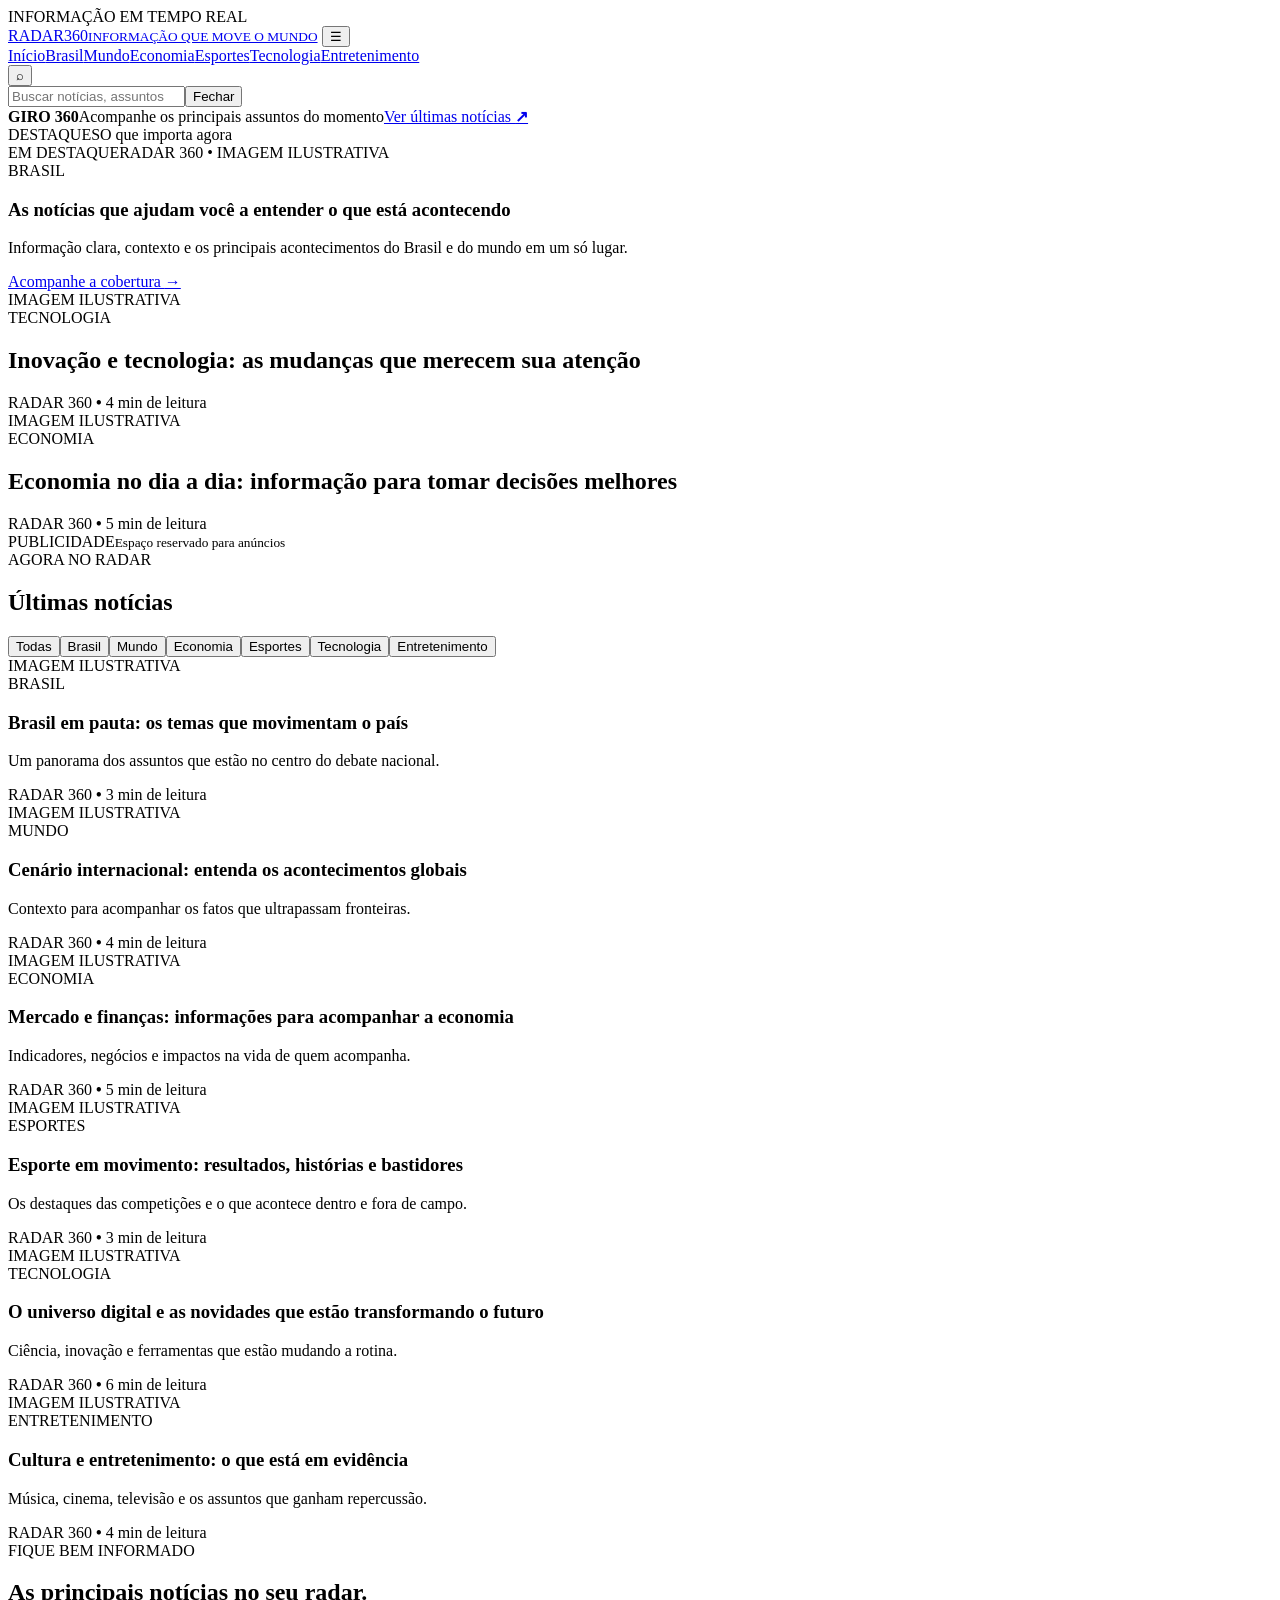
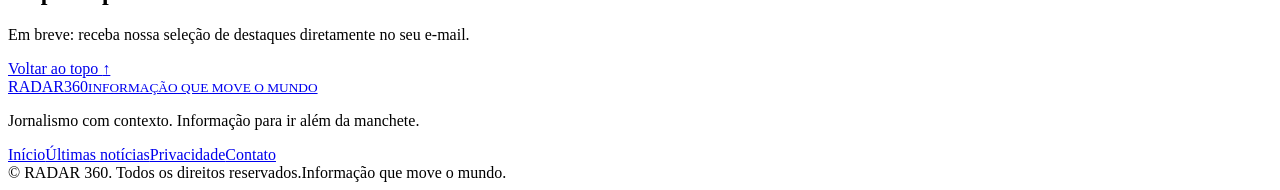
==== public/index.html @ ad0e15c3 "Prepare public asset directory for Cloudflare Pages assets" ====
<!doctype html>
<html lang="pt-BR">
<head>
  <meta charset="utf-8">
  <meta name="viewport" content="width=device-width, initial-scale=1">
  <meta name="theme-color" content="#0b1424">
  <meta name="description" content="RADAR 360 — Informação que move o mundo. Notícias de Brasil, mundo, economia, esportes, tecnologia e entretenimento.">
  <title>RADAR 360 — Informação que move o mundo</title>
  <link rel="preconnect" href="https://fonts.googleapis.com">
  <link rel="preconnect" href="https://fonts.gstatic.com" crossorigin>
  <link href="https://fonts.googleapis.com/css2?family=DM+Sans:wght@400;500;600;700;800&family=Manrope:wght@400;500;600;700;800&display=swap" rel="stylesheet">
  <link rel="stylesheet" href="styles.css">
</head>
<body>
  <div class="topline"><div class="wrap topinner"><span>INFORMAÇÃO EM TEMPO REAL</span><span id="today"></span></div></div>
  <header class="header">
    <div class="wrap headinner">
      <a class="brand" href="#" aria-label="RADAR 360 início"><span class="brandmark"><i></i><i></i><i></i></span><span>RADAR<span class="brand360">360</span><small>INFORMAÇÃO QUE MOVE O MUNDO</small></span></a>
      <button class="menu-toggle" id="menuToggle" aria-label="Abrir menu" aria-expanded="false">☰</button>
      <nav class="nav" id="mainNav" aria-label="Navegação principal">
        <a class="active" href="#inicio">Início</a><a href="#brasil" data-category="Brasil">Brasil</a><a href="#mundo" data-category="Mundo">Mundo</a><a href="#economia" data-category="Economia">Economia</a><a href="#esportes" data-category="Esportes">Esportes</a><a href="#tecnologia" data-category="Tecnologia">Tecnologia</a><a href="#entretenimento" data-category="Entretenimento">Entretenimento</a>
      </nav>
      <button class="search-open" id="searchOpen" aria-label="Abrir busca">⌕</button>
    </div>
    <div class="searchbar" id="searchbar"><div class="wrap searchinner"><input id="searchInput" type="search" placeholder="Buscar notícias, assuntos e temas..." aria-label="Buscar notícias"><button id="searchClear">Fechar</button></div></div>
  </header>
  <main id="inicio">
    <section class="breaking"><div class="wrap breakinginner"><span class="live-dot"></span><strong>GIRO 360</strong><span class="breaking-copy">Acompanhe os principais assuntos do momento</span><a href="#ultimas">Ver últimas notícias <b>↗</b></a></div></section>
    <section class="wrap lead-section">
      <div class="section-kicker"><span>DESTAQUES</span><span class="kicker-line"></span><span class="muted">O que importa agora</span></div>
      <div class="lead-grid">
        <article class="lead-card" data-category="Brasil" data-search="Brasil informação contexto análise notícias">
          <div class="lead-image image-main"><span class="image-label">EM DESTAQUE</span><span class="image-credit">RADAR 360 • IMAGEM ILUSTRATIVA</span></div>
          <div class="lead-content"><span class="category">BRASIL</span><h1>As notícias que ajudam você a entender o que está acontecendo</h1><p>Informação clara, contexto e os principais acontecimentos do Brasil e do mundo em um só lugar.</p><a class="read-link" href="#ultimas">Acompanhe a cobertura <span>→</span></a></div>
        </article>
        <div class="side-leads">
          <article class="side-card" data-category="Tecnologia" data-search="tecnologia inovação inteligência artificial">
            <div class="side-image image-tech"><span class="image-credit">IMAGEM ILUSTRATIVA</span></div>
            <div><span class="category">TECNOLOGIA</span><h2>Inovação e tecnologia: as mudanças que merecem sua atenção</h2><span class="meta">RADAR 360 <b>•</b> 4 min de leitura</span></div>
          </article>
          <article class="side-card" data-category="Economia" data-search="economia mercado dinheiro negócios">
            <div class="side-image image-economy"><span class="image-credit">IMAGEM ILUSTRATIVA</span></div>
            <div><span class="category">ECONOMIA</span><h2>Economia no dia a dia: informação para tomar decisões melhores</h2><span class="meta">RADAR 360 <b>•</b> 5 min de leitura</span></div>
          </article>
        </div>
      </div>
    </section>
    <div class="ad-wrap wrap"><div class="ad-slot"><span>PUBLICIDADE</span><small>Espaço reservado para anúncios</small></div></div>
    <section class="wrap news-section" id="ultimas">
      <div class="section-heading"><div><div class="section-kicker"><span>AGORA NO RADAR</span><span class="kicker-line"></span></div><h2>Últimas notícias</h2></div><div class="filters" id="filters"><button class="filter active" data-filter="Todas">Todas</button><button class="filter" data-filter="Brasil">Brasil</button><button class="filter" data-filter="Mundo">Mundo</button><button class="filter" data-filter="Economia">Economia</button><button class="filter" data-filter="Esportes">Esportes</button><button class="filter" data-filter="Tecnologia">Tecnologia</button><button class="filter" data-filter="Entretenimento">Entretenimento</button></div></div>
      <div class="news-grid" id="newsGrid">
        <article class="news-card" data-category="Brasil" data-search="brasil cidades serviços públicos cotidiano"><div class="news-image image-city"><span class="image-credit">IMAGEM ILUSTRATIVA</span></div><div class="news-body"><span class="category">BRASIL</span><h3>Brasil em pauta: os temas que movimentam o país</h3><p>Um panorama dos assuntos que estão no centro do debate nacional.</p><span class="meta">RADAR 360 <b>•</b> 3 min de leitura</span></div></article>
        <article class="news-card" data-category="Mundo" data-search="mundo cenário internacional geopolítica"><div class="news-image image-world"><span class="image-credit">IMAGEM ILUSTRATIVA</span></div><div class="news-body"><span class="category">MUNDO</span><h3>Cenário internacional: entenda os acontecimentos globais</h3><p>Contexto para acompanhar os fatos que ultrapassam fronteiras.</p><span class="meta">RADAR 360 <b>•</b> 4 min de leitura</span></div></article>
        <article class="news-card" data-category="Economia" data-search="economia finanças mercado consumo"><div class="news-image image-market"><span class="image-credit">IMAGEM ILUSTRATIVA</span></div><div class="news-body"><span class="category">ECONOMIA</span><h3>Mercado e finanças: informações para acompanhar a economia</h3><p>Indicadores, negócios e impactos na vida de quem acompanha.</p><span class="meta">RADAR 360 <b>•</b> 5 min de leitura</span></div></article>
        <article class="news-card" data-category="Esportes" data-search="esportes futebol competição atletas"><div class="news-image image-sport"><span class="image-credit">IMAGEM ILUSTRATIVA</span></div><div class="news-body"><span class="category">ESPORTES</span><h3>Esporte em movimento: resultados, histórias e bastidores</h3><p>Os destaques das competições e o que acontece dentro e fora de campo.</p><span class="meta">RADAR 360 <b>•</b> 3 min de leitura</span></div></article>
        <article class="news-card" data-category="Tecnologia" data-search="tecnologia inteligência artificial ciência digital"><div class="news-image image-digital"><span class="image-credit">IMAGEM ILUSTRATIVA</span></div><div class="news-body"><span class="category">TECNOLOGIA</span><h3>O universo digital e as novidades que estão transformando o futuro</h3><p>Ciência, inovação e ferramentas que estão mudando a rotina.</p><span class="meta">RADAR 360 <b>•</b> 6 min de leitura</span></div></article>
        <article class="news-card" data-category="Entretenimento" data-search="entretenimento cultura música cinema televisão"><div class="news-image image-culture"><span class="image-credit">IMAGEM ILUSTRATIVA</span></div><div class="news-body"><span class="category">ENTRETENIMENTO</span><h3>Cultura e entretenimento: o que está em evidência</h3><p>Música, cinema, televisão e os assuntos que ganham repercussão.</p><span class="meta">RADAR 360 <b>•</b> 4 min de leitura</span></div></article>
      </div>
      <p class="empty-state" id="emptyState" hidden>Nenhuma notícia encontrada. Tente outro termo ou categoria.</p>
    </section>
    <section class="newsletter"><div class="wrap newsletter-inner"><div><span class="category">FIQUE BEM INFORMADO</span><h2>As principais notícias no seu radar.</h2><p>Em breve: receba nossa seleção de destaques diretamente no seu e-mail.</p></div><a href="#inicio" class="newsletter-link">Voltar ao topo <span>↑</span></a></div></section>
  </main>
  <footer class="footer"><div class="wrap footer-main"><a class="brand footer-brand" href="#inicio"><span class="brandmark"><i></i><i></i><i></i></span><span>RADAR<span class="brand360">360</span><small>INFORMAÇÃO QUE MOVE O MUNDO</small></span></a><p>Jornalismo com contexto. Informação para ir além da manchete.</p><div class="footer-links"><a href="#inicio">Início</a><a href="#ultimas">Últimas notícias</a><a href="privacidade.html">Privacidade</a><a href="contato.html">Contato</a></div></div><div class="wrap footer-bottom"><span>© <span id="year"></span> RADAR 360. Todos os direitos reservados.</span><span>Informação que move o mundo.</span></div></footer>
  <script src="app.js"></script>
</body>
</html>
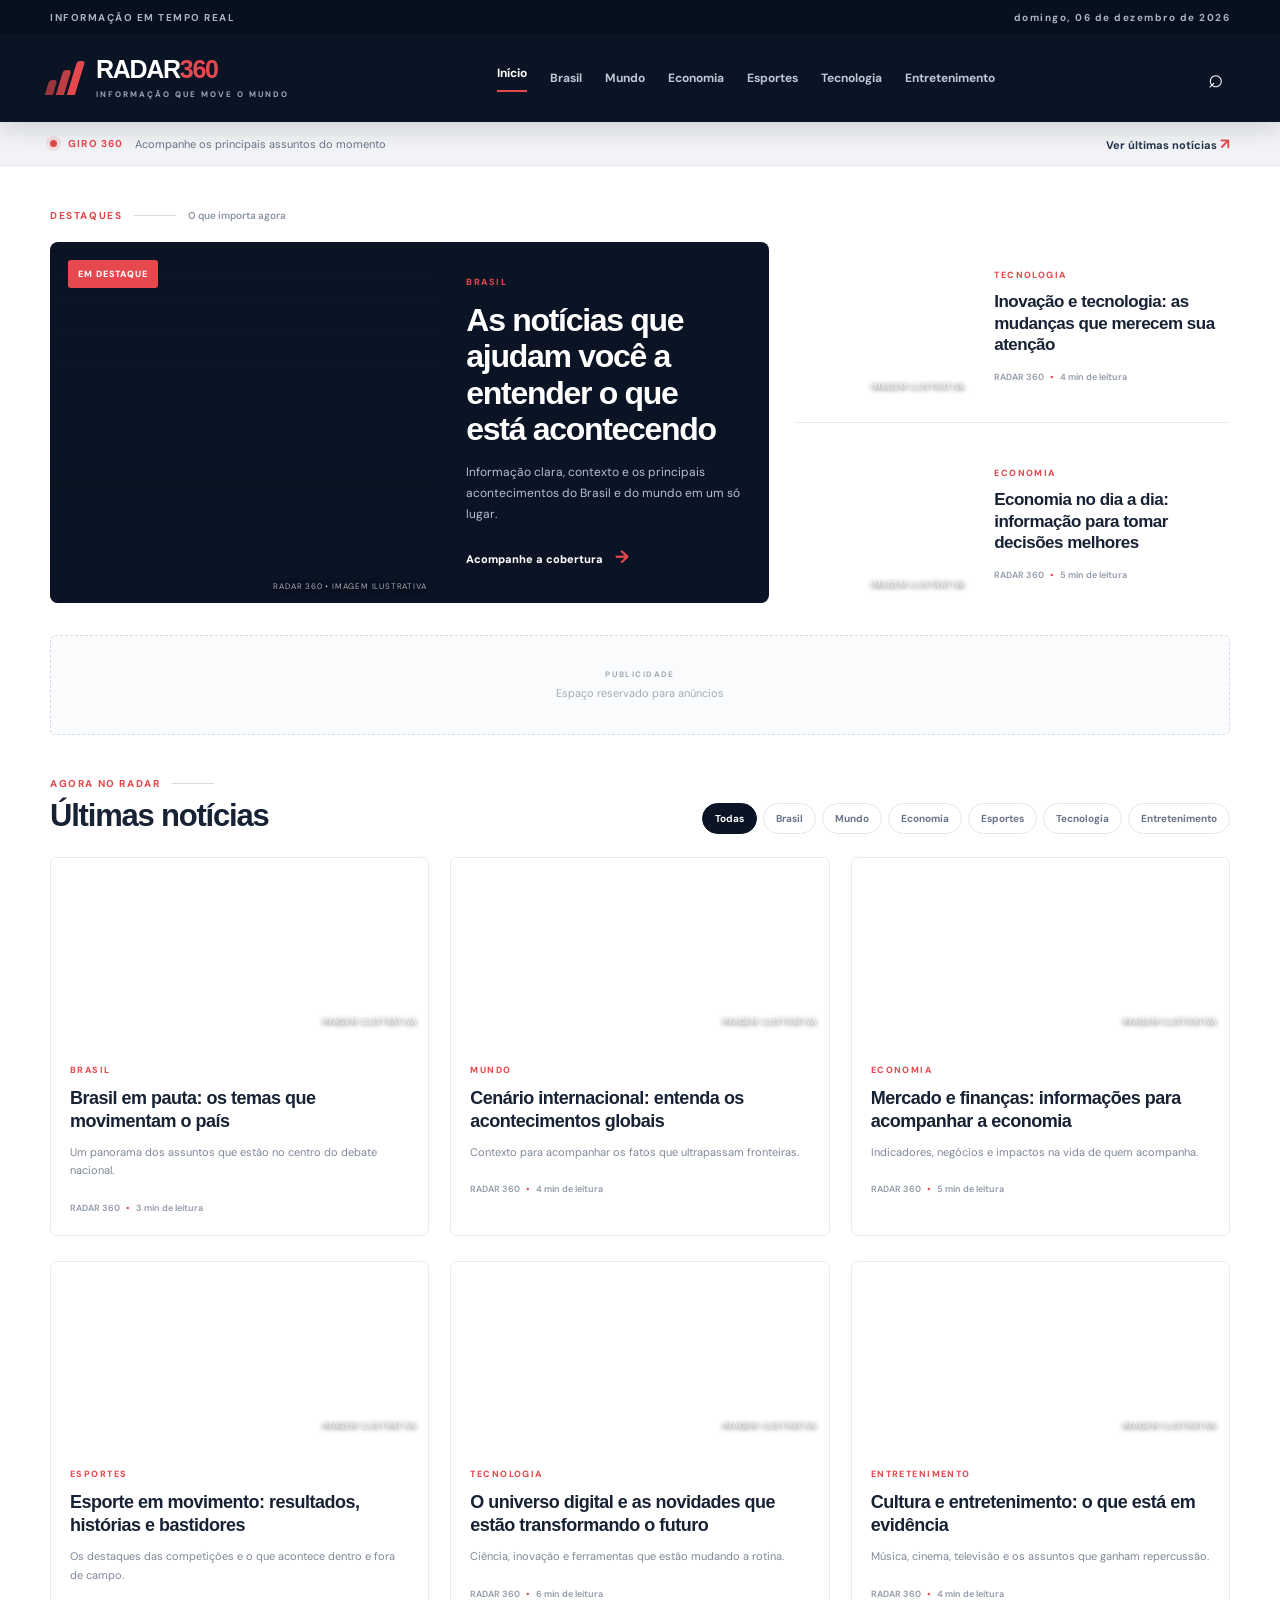
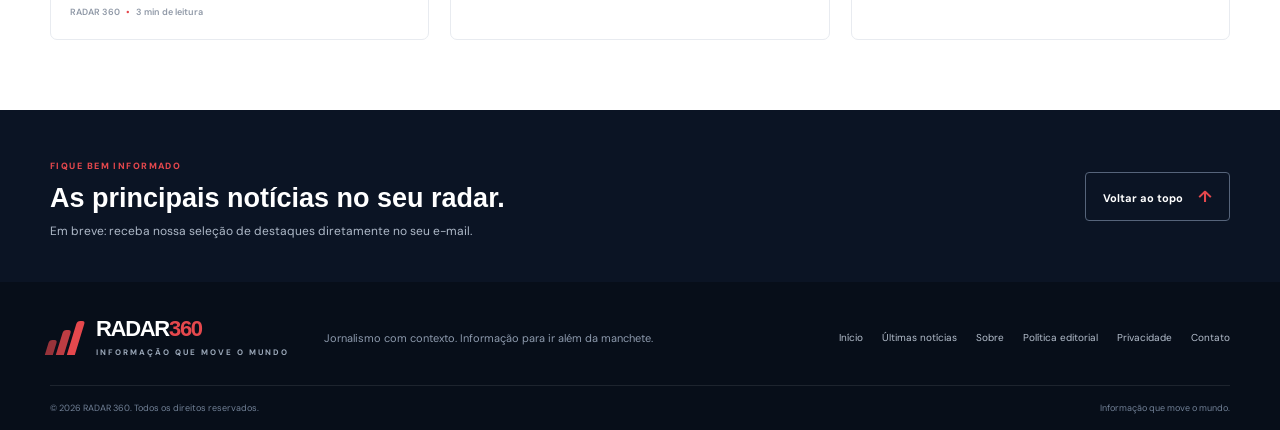
==== commit 6737fdb7: "Add editorial transparency links to portal footer" ====
--- a/public/index.html
+++ b/public/index.html
@@ -60,7 +60,7 @@
     </section>
     <section class="newsletter"><div class="wrap newsletter-inner"><div><span class="category">FIQUE BEM INFORMADO</span><h2>As principais notícias no seu radar.</h2><p>Em breve: receba nossa seleção de destaques diretamente no seu e-mail.</p></div><a href="#inicio" class="newsletter-link">Voltar ao topo <span>↑</span></a></div></section>
   </main>
-  <footer class="footer"><div class="wrap footer-main"><a class="brand footer-brand" href="#inicio"><span class="brandmark"><i></i><i></i><i></i></span><span>RADAR<span class="brand360">360</span><small>INFORMAÇÃO QUE MOVE O MUNDO</small></span></a><p>Jornalismo com contexto. Informação para ir além da manchete.</p><div class="footer-links"><a href="#inicio">Início</a><a href="#ultimas">Últimas notícias</a><a href="privacidade.html">Privacidade</a><a href="contato.html">Contato</a></div></div><div class="wrap footer-bottom"><span>© <span id="year"></span> RADAR 360. Todos os direitos reservados.</span><span>Informação que move o mundo.</span></div></footer>
+  <footer class="footer"><div class="wrap footer-main"><a class="brand footer-brand" href="#inicio"><span class="brandmark"><i></i><i></i><i></i></span><span>RADAR<span class="brand360">360</span><small>INFORMAÇÃO QUE MOVE O MUNDO</small></span></a><p>Jornalismo com contexto. Informação para ir além da manchete.</p><div class="footer-links"><a href="#inicio">Início</a><a href="#ultimas">Últimas notícias</a><a href="sobre.html">Sobre</a><a href="politica-editorial.html">Política editorial</a><a href="privacidade.html">Privacidade</a><a href="contato.html">Contato</a></div></div><div class="wrap footer-bottom"><span>© <span id="year"></span> RADAR 360. Todos os direitos reservados.</span><span>Informação que move o mundo.</span></div></footer>
   <script src="app.js"></script>
 </body>
 </html>
--- a/public/styles.css
+++ b/public/styles.css
@@ -0,0 +1,2 @@
+:root{--navy:#0b1424;--navy2:#111f34;--ink:#172235;--muted:#778294;--red:#e5484d;--line:#e8ebf0;--paper:#f5f7fa;--white:#fff}*{box-sizing:border-box}html{scroll-behavior:smooth}body{margin:0;background:#fff;color:var(--ink);font-family:"DM Sans",sans-serif}a{color:inherit;text-decoration:none}.wrap{width:min(1180px,calc(100% - 48px));margin:auto}.topline{background:#07101d;color:#aab4c3;font-size:10px;letter-spacing:.15em;font-weight:700}.topinner{height:34px;display:flex;justify-content:space-between;align-items:center}.header{background:var(--navy);color:white;position:sticky;top:0;z-index:20;box-shadow:0 8px 22px #06101b22}.headinner{height:88px;display:flex;align-items:center;justify-content:space-between;gap:28px}.brand{display:flex;align-items:center;gap:12px;font-family:Manrope,sans-serif;font-size:25px;font-weight:800;letter-spacing:-1.3px;line-height:1}.brand360{color:var(--red)}.brand small{display:block;font:700 8px "DM Sans",sans-serif;letter-spacing:2px;color:#9ba8b9;margin-top:7px}.brandmark{width:34px;height:34px;display:flex;align-items:end;gap:3px;transform:skew(-17deg)}.brandmark i{display:block;width:8px;border-radius:3px 3px 0 0;background:var(--red)}.brandmark i:nth-child(1){height:15px;opacity:.65}.brandmark i:nth-child(2){height:25px;opacity:.82}.brandmark i:nth-child(3){height:34px}.nav{display:flex;align-items:center;gap:23px}.nav a{font-size:12px;font-weight:700;color:#bdc7d5;transition:.2s}.nav a:hover,.nav a.active{color:white}.nav a.active:after{content:"";display:block;height:2px;background:var(--red);margin-top:9px}.search-open,.menu-toggle{background:none;border:0;color:white;font-size:26px;cursor:pointer}.menu-toggle{display:none}.searchbar{display:none;background:#101e32;border-top:1px solid #ffffff18}.searchbar.open{display:block}.searchinner{display:flex;padding:14px 0;gap:12px}.searchinner input{flex:1;background:#fff;border:0;border-radius:5px;padding:13px 15px;font:inherit}.searchinner button{background:transparent;border:1px solid #68778b;color:white;border-radius:5px;padding:0 16px;cursor:pointer}.breaking{background:#f1f3f6;border-bottom:1px solid #e6e9ef}.breakinginner{min-height:43px;display:flex;align-items:center;gap:11px;font-size:11px}.breakinginner strong{color:var(--red);letter-spacing:.12em;font-size:10px}.live-dot{width:7px;height:7px;background:var(--red);border-radius:50%;box-shadow:0 0 0 4px #e5484d20}.breaking-copy{color:#687487}.breakinginner>a{margin-left:auto;font-weight:700;color:#24334a}.breakinginner>a b{color:var(--red);font-size:15px}.lead-section{padding-top:43px}.section-kicker{display:flex;align-items:center;gap:12px;font-size:10px;font-weight:800;letter-spacing:.16em;color:var(--red)}.kicker-line{width:42px;height:1px;background:#d5dbe4}.muted{color:#8b95a4;font-weight:600;letter-spacing:0}.lead-grid{display:grid;grid-template-columns:1.65fr 1fr;gap:25px;margin-top:20px}.lead-card{background:var(--navy);color:white;border-radius:8px;overflow:hidden;display:grid;grid-template-columns:1.08fr .92fr;min-height:360px}.lead-image{position:relative;min-height:360px}.image-main{background:linear-gradient(0deg,#081323aa,#08132310),url("https://images.unsplash.com/photo-1529107386315-e1a2ed48a620?auto=format&fit=crop&w=1100&q=85") center/cover}.image-label{position:absolute;top:18px;left:18px;background:var(--red);padding:8px 10px;border-radius:3px;font-size:9px;font-weight:800;letter-spacing:.1em}.image-credit{position:absolute;bottom:12px;right:12px;color:#ffffffa8;font-size:8px;letter-spacing:.1em;text-shadow:0 1px 5px #000}.lead-content{padding:34px 28px;display:flex;flex-direction:column;align-items:flex-start;justify-content:center}.category{font-size:9px;letter-spacing:.16em;font-weight:800;color:var(--red)}h1,h2,h3,p{margin-top:0}.lead-content h1{font:800 clamp(25px,2.5vw,35px)/1.14 Manrope,sans-serif;letter-spacing:-1.3px;margin:14px 0}.lead-content p{font-size:12px;line-height:1.75;color:#b6c0cf}.read-link{margin-top:8px;font-size:11px;font-weight:800}.read-link span{color:var(--red);font-size:18px;margin-left:9px}.side-leads{display:grid;gap:17px}.side-card{display:grid;grid-template-columns:42% 1fr;gap:17px;align-items:center;border-bottom:1px solid var(--line);padding-bottom:17px}.side-card:last-child{border:0;padding-bottom:0}.side-image{height:160px;border-radius:6px;position:relative;background-size:cover;background-position:center}.image-tech{background-image:url("https://images.unsplash.com/photo-1518770660439-4636190af475?auto=format&fit=crop&w=700&q=80")}.image-economy{background-image:url("https://images.unsplash.com/photo-1611974789855-9c2a0a7236a3?auto=format&fit=crop&w=700&q=80")}.side-card h2{font:800 17px/1.28 Manrope,sans-serif;letter-spacing:-.5px;margin:8px 0}.meta{font-size:9px;color:#9099a7;font-weight:600}.meta b{color:var(--red);padding:0 4px}.ad-wrap{padding:32px 0}.ad-slot{height:100px;border:1px dashed #d6dce5;background:#fafbfd;border-radius:5px;display:flex;align-items:center;justify-content:center;flex-direction:column;gap:7px;color:#a2aab6}.ad-slot span{font-size:8px;letter-spacing:.18em;font-weight:800}.ad-slot small{font-size:11px}.news-section{padding:10px 0 70px}.section-heading{display:flex;align-items:end;justify-content:space-between;gap:20px;margin-bottom:23px}.section-heading h2{font:800 31px Manrope,sans-serif;letter-spacing:-1.2px;margin:8px 0 0}.filters{display:flex;flex-wrap:wrap;gap:6px}.filter{border:1px solid #e2e6ec;background:#fff;color:#687487;border-radius:30px;padding:8px 12px;font:700 10px "DM Sans",sans-serif;cursor:pointer}.filter.active,.filter:hover{background:var(--navy);color:white;border-color:var(--navy)}.news-grid{display:grid;grid-template-columns:repeat(3,1fr);gap:25px 21px}.news-card{border:1px solid var(--line);border-radius:7px;overflow:hidden;transition:transform .2s,box-shadow .2s}.news-card:hover{transform:translateY(-3px);box-shadow:0 12px 28px #10203912}.news-image{height:180px;position:relative;background-size:cover;background-position:center}.image-city{background-image:url("https://images.unsplash.com/photo-1486406146926-c627a92ad1ab?auto=format&fit=crop&w=700&q=80")}.image-world{background-image:url("https://images.unsplash.com/photo-1451187580459-43490279c0fa?auto=format&fit=crop&w=700&q=80")}.image-market{background-image:url("https://images.unsplash.com/photo-1611974789855-9c2a0a7236a3?auto=format&fit=crop&w=700&q=80")}.image-sport{background-image:url("https://images.unsplash.com/photo-1460205272108-d4b9f4e9b7c5?auto=format&fit=crop&w=700&q=80")}.image-digital{background-image:url("https://images.unsplash.com/photo-1518770660439-4636190af475?auto=format&fit=crop&w=700&q=80")}.image-culture{background-image:url("https://images.unsplash.com/photo-1492684223066-81342ee5ff30?auto=format&fit=crop&w=700&q=80")}.news-body{padding:19px}.news-body h3{font:800 18px/1.3 Manrope,sans-serif;letter-spacing:-.5px;margin:9px 0}.news-body p{font-size:11px;line-height:1.7;color:#7d8796;margin-bottom:15px}.empty-state{padding:35px;text-align:center;color:#7d8796}.newsletter{background:var(--navy);color:white;padding:43px 0}.newsletter-inner{display:flex;align-items:center;justify-content:space-between}.newsletter h2{font:800 27px Manrope,sans-serif;margin:9px 0}.newsletter p{color:#aeb9c8;font-size:12px;margin:0}.newsletter-link{border:1px solid #56647a;padding:13px 17px;border-radius:4px;font-size:11px;font-weight:700}.newsletter-link span{color:var(--red);font-size:16px;margin-left:12px}.footer{background:#070e19;color:white}.footer-main{padding:36px 0 28px;display:flex;align-items:center;gap:35px;border-bottom:1px solid #ffffff17}.footer-brand{font-size:22px}.footer-main p{color:#8d9aad;font-size:11px;margin:0}.footer-links{margin-left:auto;display:flex;gap:19px}.footer-links a{font-size:10px;color:#b5bfcd}.footer-bottom{display:flex;justify-content:space-between;padding:16px 0;color:#718096;font-size:9px}.page-shell{min-height:65vh;padding:60px 0}.page-shell h1{font:800 38px Manrope}.page-shell p{max-width:760px;line-height:1.8;color:#657184}.admin-box{max-width:650px;padding:28px;border:1px solid var(--line);border-radius:8px;background:#fff}.admin-box label{display:block;font-size:12px;font-weight:700;margin:16px 0 7px}.admin-box input{width:100%;padding:13px;border:1px solid #dce1e8;border-radius:4px;font:inherit}.admin-box button{margin-top:18px;padding:13px 20px;background:var(--navy);color:#fff;border:0;border-radius:4px;font-weight:700}.notice{font-size:12px;color:#788395;margin-top:15px}@media(max-width:1000px){.nav{gap:13px}.nav a{font-size:10px}.lead-grid{grid-template-columns:1fr}.side-leads{grid-template-columns:1fr 1fr}.side-card{grid-template-columns:38% 1fr}.section-heading{align-items:flex-start;flex-direction:column}}@media(max-width:720px){.wrap{width:min(100% - 32px,560px)}.headinner{height:72px;gap:12px}.brand{font-size:22px}.menu-toggle{display:block;margin-left:auto}.search-open{font-size:25px}.nav{display:none;position:absolute;left:0;right:0;top:72px;background:#0b1424;padding:12px 22px 22px;flex-direction:column;align-items:stretch;gap:0;box-shadow:0 12px 20px #0003}.nav.open{display:flex}.nav a{font-size:13px;padding:12px 0;border-bottom:1px solid #ffffff13}.nav a.active:after{display:none}.breakinginner{flex-wrap:wrap;padding:10px 0}.breaking-copy{font-size:10px}.breakinginner>a{font-size:10px}.lead-section{padding-top:30px}.lead-card{grid-template-columns:1fr}.lead-image{min-height:210px}.lead-content{padding:24px}.lead-content h1{font-size:28px}.side-leads{grid-template-columns:1fr}.side-card{grid-template-columns:38% 1fr}.side-image{height:125px}.side-card h2{font-size:15px}.ad-slot{height:78px}.news-section{padding-bottom:45px}.section-heading h2{font-size:27px}.filters{overflow-x:auto;flex-wrap:nowrap;width:100%;padding-bottom:5px}.filter{white-space:nowrap}.news-grid{grid-template-columns:1fr 1fr;gap:13px}.news-image{height:125px}.news-body{padding:13px}.news-body h3{font-size:14px}.news-body p{font-size:10px}.meta{font-size:8px}.newsletter-inner{align-items:flex-start;gap:22px;flex-direction:column}.newsletter h2{font-size:24px}.footer-main{align-items:flex-start;flex-direction:column;gap:16px}.footer-links{margin:0;flex-wrap:wrap}.footer-bottom{gap:8px;flex-direction:column}}@media(max-width:420px){.news-grid{grid-template-columns:1fr}.news-image{height:170px}.side-card{grid-template-columns:36% 1fr}.side-image{height:112px}.side-card h2{font-size:14px}.brand small{font-size:7px}}
+.news-card>a{display:block;height:100%}.news-image[src],img.news-image{display:block;width:100%;height:180px;object-fit:cover;background:#e9edf2}@media(max-width:720px){img.news-image{height:125px}}@media(max-width:420px){img.news-image{height:170px}}
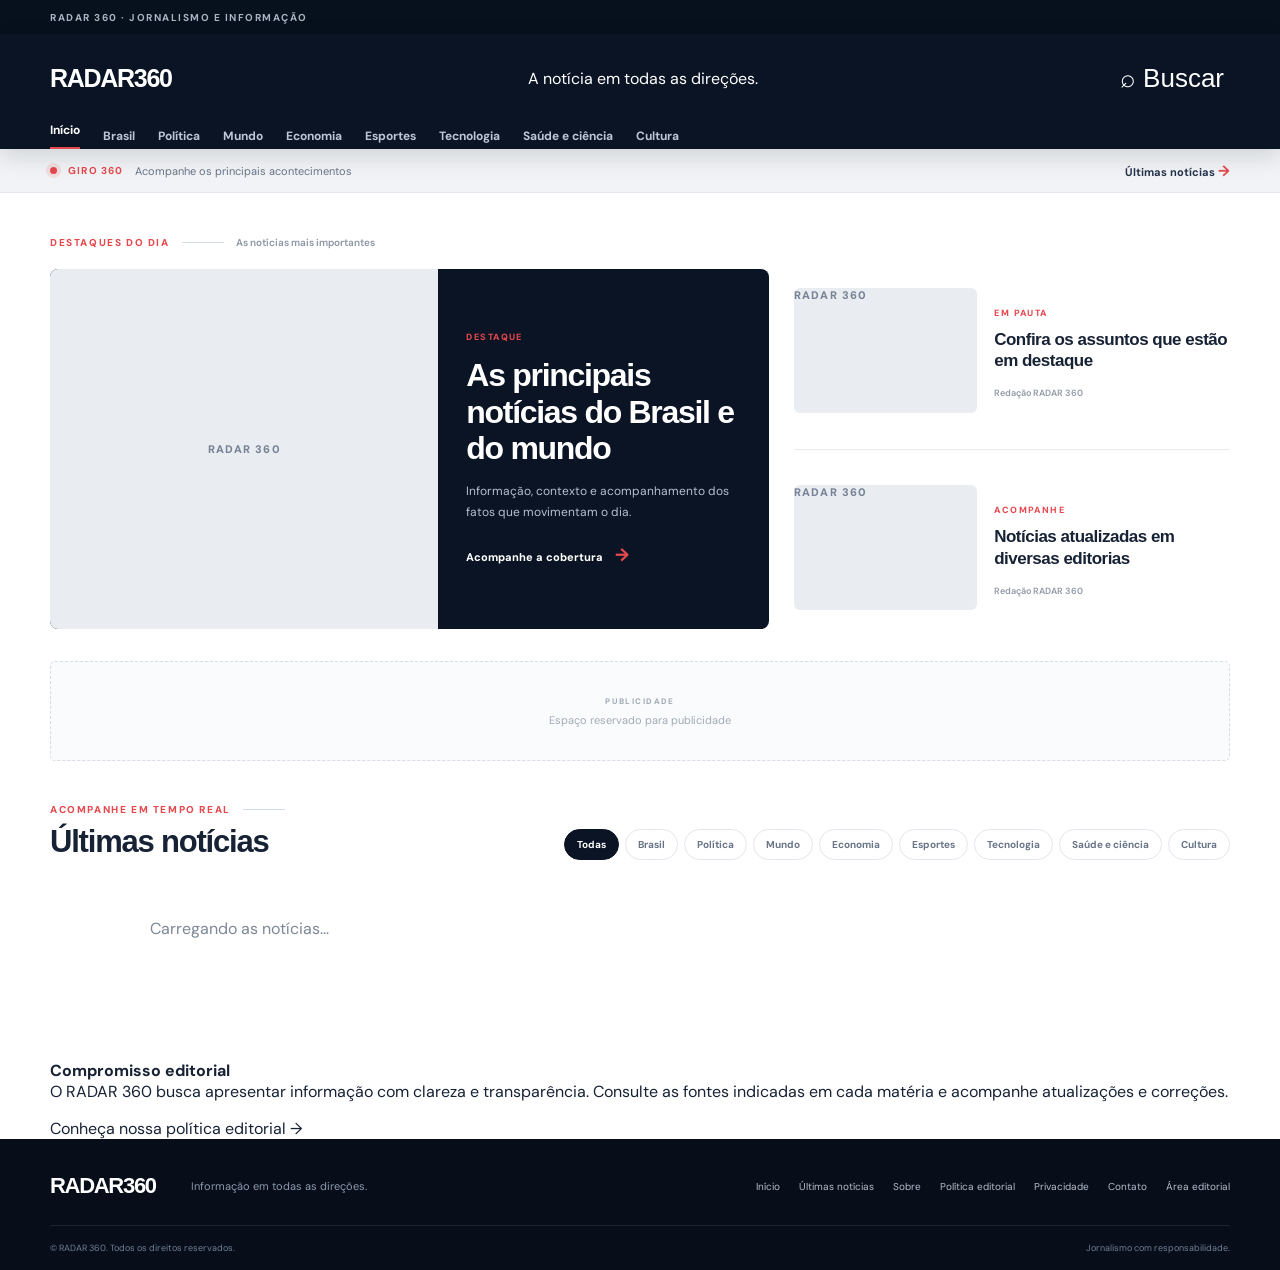
==== commit 4d831e86: "Redesenha portal RADAR 360 inspirado em portais jornalísticos" ====
--- a/public/index.html
+++ b/public/index.html
@@ -1,66 +1,51 @@
 <!doctype html>
 <html lang="pt-BR">
 <head>
-  <meta charset="utf-8">
-  <meta name="viewport" content="width=device-width, initial-scale=1">
-  <meta name="theme-color" content="#0b1424">
-  <meta name="description" content="RADAR 360 — Informação que move o mundo. Notícias de Brasil, mundo, economia, esportes, tecnologia e entretenimento.">
-  <title>RADAR 360 — Informação que move o mundo</title>
-  <link rel="preconnect" href="https://fonts.googleapis.com">
-  <link rel="preconnect" href="https://fonts.gstatic.com" crossorigin>
-  <link href="https://fonts.googleapis.com/css2?family=DM+Sans:wght@400;500;600;700;800&family=Manrope:wght@400;500;600;700;800&display=swap" rel="stylesheet">
-  <link rel="stylesheet" href="styles.css">
+<meta charset="utf-8"><meta name="viewport" content="width=device-width,initial-scale=1">
+<meta name="theme-color" content="#c41722">
+<meta name="description" content="RADAR 360 — notícias do Brasil e do mundo, política, economia, esportes, tecnologia e muito mais.">
+<title>RADAR 360 | Notícias do Brasil e do mundo</title>
+<link rel="preconnect" href="https://fonts.googleapis.com"><link rel="preconnect" href="https://fonts.gstatic.com" crossorigin>
+<link href="https://fonts.googleapis.com/css2?family=DM+Sans:wght@400;500;600;700;800&family=Roboto+Condensed:wght@500;600;700;800&display=swap" rel="stylesheet">
+<link rel="stylesheet" href="styles.css">
 </head>
 <body>
-  <div class="topline"><div class="wrap topinner"><span>INFORMAÇÃO EM TEMPO REAL</span><span id="today"></span></div></div>
-  <header class="header">
-    <div class="wrap headinner">
-      <a class="brand" href="#" aria-label="RADAR 360 início"><span class="brandmark"><i></i><i></i><i></i></span><span>RADAR<span class="brand360">360</span><small>INFORMAÇÃO QUE MOVE O MUNDO</small></span></a>
-      <button class="menu-toggle" id="menuToggle" aria-label="Abrir menu" aria-expanded="false">☰</button>
-      <nav class="nav" id="mainNav" aria-label="Navegação principal">
-        <a class="active" href="#inicio">Início</a><a href="#brasil" data-category="Brasil">Brasil</a><a href="#mundo" data-category="Mundo">Mundo</a><a href="#economia" data-category="Economia">Economia</a><a href="#esportes" data-category="Esportes">Esportes</a><a href="#tecnologia" data-category="Tecnologia">Tecnologia</a><a href="#entretenimento" data-category="Entretenimento">Entretenimento</a>
-      </nav>
-      <button class="search-open" id="searchOpen" aria-label="Abrir busca">⌕</button>
-    </div>
-    <div class="searchbar" id="searchbar"><div class="wrap searchinner"><input id="searchInput" type="search" placeholder="Buscar notícias, assuntos e temas..." aria-label="Buscar notícias"><button id="searchClear">Fechar</button></div></div>
-  </header>
-  <main id="inicio">
-    <section class="breaking"><div class="wrap breakinginner"><span class="live-dot"></span><strong>GIRO 360</strong><span class="breaking-copy">Acompanhe os principais assuntos do momento</span><a href="#ultimas">Ver últimas notícias <b>↗</b></a></div></section>
-    <section class="wrap lead-section">
-      <div class="section-kicker"><span>DESTAQUES</span><span class="kicker-line"></span><span class="muted">O que importa agora</span></div>
-      <div class="lead-grid">
-        <article class="lead-card" data-category="Brasil" data-search="Brasil informação contexto análise notícias">
-          <div class="lead-image image-main"><span class="image-label">EM DESTAQUE</span><span class="image-credit">RADAR 360 • IMAGEM ILUSTRATIVA</span></div>
-          <div class="lead-content"><span class="category">BRASIL</span><h1>As notícias que ajudam você a entender o que está acontecendo</h1><p>Informação clara, contexto e os principais acontecimentos do Brasil e do mundo em um só lugar.</p><a class="read-link" href="#ultimas">Acompanhe a cobertura <span>→</span></a></div>
-        </article>
-        <div class="side-leads">
-          <article class="side-card" data-category="Tecnologia" data-search="tecnologia inovação inteligência artificial">
-            <div class="side-image image-tech"><span class="image-credit">IMAGEM ILUSTRATIVA</span></div>
-            <div><span class="category">TECNOLOGIA</span><h2>Inovação e tecnologia: as mudanças que merecem sua atenção</h2><span class="meta">RADAR 360 <b>•</b> 4 min de leitura</span></div>
-          </article>
-          <article class="side-card" data-category="Economia" data-search="economia mercado dinheiro negócios">
-            <div class="side-image image-economy"><span class="image-credit">IMAGEM ILUSTRATIVA</span></div>
-            <div><span class="category">ECONOMIA</span><h2>Economia no dia a dia: informação para tomar decisões melhores</h2><span class="meta">RADAR 360 <b>•</b> 5 min de leitura</span></div>
-          </article>
-        </div>
-      </div>
-    </section>
-    <div class="ad-wrap wrap"><div class="ad-slot"><span>PUBLICIDADE</span><small>Espaço reservado para anúncios</small></div></div>
-    <section class="wrap news-section" id="ultimas">
-      <div class="section-heading"><div><div class="section-kicker"><span>AGORA NO RADAR</span><span class="kicker-line"></span></div><h2>Últimas notícias</h2></div><div class="filters" id="filters"><button class="filter active" data-filter="Todas">Todas</button><button class="filter" data-filter="Brasil">Brasil</button><button class="filter" data-filter="Mundo">Mundo</button><button class="filter" data-filter="Economia">Economia</button><button class="filter" data-filter="Esportes">Esportes</button><button class="filter" data-filter="Tecnologia">Tecnologia</button><button class="filter" data-filter="Entretenimento">Entretenimento</button></div></div>
-      <div class="news-grid" id="newsGrid">
-        <article class="news-card" data-category="Brasil" data-search="brasil cidades serviços públicos cotidiano"><div class="news-image image-city"><span class="image-credit">IMAGEM ILUSTRATIVA</span></div><div class="news-body"><span class="category">BRASIL</span><h3>Brasil em pauta: os temas que movimentam o país</h3><p>Um panorama dos assuntos que estão no centro do debate nacional.</p><span class="meta">RADAR 360 <b>•</b> 3 min de leitura</span></div></article>
-        <article class="news-card" data-category="Mundo" data-search="mundo cenário internacional geopolítica"><div class="news-image image-world"><span class="image-credit">IMAGEM ILUSTRATIVA</span></div><div class="news-body"><span class="category">MUNDO</span><h3>Cenário internacional: entenda os acontecimentos globais</h3><p>Contexto para acompanhar os fatos que ultrapassam fronteiras.</p><span class="meta">RADAR 360 <b>•</b> 4 min de leitura</span></div></article>
-        <article class="news-card" data-category="Economia" data-search="economia finanças mercado consumo"><div class="news-image image-market"><span class="image-credit">IMAGEM ILUSTRATIVA</span></div><div class="news-body"><span class="category">ECONOMIA</span><h3>Mercado e finanças: informações para acompanhar a economia</h3><p>Indicadores, negócios e impactos na vida de quem acompanha.</p><span class="meta">RADAR 360 <b>•</b> 5 min de leitura</span></div></article>
-        <article class="news-card" data-category="Esportes" data-search="esportes futebol competição atletas"><div class="news-image image-sport"><span class="image-credit">IMAGEM ILUSTRATIVA</span></div><div class="news-body"><span class="category">ESPORTES</span><h3>Esporte em movimento: resultados, histórias e bastidores</h3><p>Os destaques das competições e o que acontece dentro e fora de campo.</p><span class="meta">RADAR 360 <b>•</b> 3 min de leitura</span></div></article>
-        <article class="news-card" data-category="Tecnologia" data-search="tecnologia inteligência artificial ciência digital"><div class="news-image image-digital"><span class="image-credit">IMAGEM ILUSTRATIVA</span></div><div class="news-body"><span class="category">TECNOLOGIA</span><h3>O universo digital e as novidades que estão transformando o futuro</h3><p>Ciência, inovação e ferramentas que estão mudando a rotina.</p><span class="meta">RADAR 360 <b>•</b> 6 min de leitura</span></div></article>
-        <article class="news-card" data-category="Entretenimento" data-search="entretenimento cultura música cinema televisão"><div class="news-image image-culture"><span class="image-credit">IMAGEM ILUSTRATIVA</span></div><div class="news-body"><span class="category">ENTRETENIMENTO</span><h3>Cultura e entretenimento: o que está em evidência</h3><p>Música, cinema, televisão e os assuntos que ganham repercussão.</p><span class="meta">RADAR 360 <b>•</b> 4 min de leitura</span></div></article>
-      </div>
-      <p class="empty-state" id="emptyState" hidden>Nenhuma notícia encontrada. Tente outro termo ou categoria.</p>
-    </section>
-    <section class="newsletter"><div class="wrap newsletter-inner"><div><span class="category">FIQUE BEM INFORMADO</span><h2>As principais notícias no seu radar.</h2><p>Em breve: receba nossa seleção de destaques diretamente no seu e-mail.</p></div><a href="#inicio" class="newsletter-link">Voltar ao topo <span>↑</span></a></div></section>
-  </main>
-  <footer class="footer"><div class="wrap footer-main"><a class="brand footer-brand" href="#inicio"><span class="brandmark"><i></i><i></i><i></i></span><span>RADAR<span class="brand360">360</span><small>INFORMAÇÃO QUE MOVE O MUNDO</small></span></a><p>Jornalismo com contexto. Informação para ir além da manchete.</p><div class="footer-links"><a href="#inicio">Início</a><a href="#ultimas">Últimas notícias</a><a href="sobre.html">Sobre</a><a href="politica-editorial.html">Política editorial</a><a href="privacidade.html">Privacidade</a><a href="contato.html">Contato</a></div></div><div class="wrap footer-bottom"><span>© <span id="year"></span> RADAR 360. Todos os direitos reservados.</span><span>Informação que move o mundo.</span></div></footer>
-  <script src="app.js"></script>
-</body>
-</html>+<div class="topline"><div class="wrap topinner"><span>RADAR 360 · JORNALISMO E INFORMAÇÃO</span><span id="today"></span></div></div>
+<header class="header">
+ <div class="wrap headinner">
+  <button class="menu-toggle" id="menuToggle" aria-label="Abrir menu" aria-expanded="false">☰</button>
+  <a class="brand" href="index.html" aria-label="RADAR 360 início"><span class="brandword">RADAR<span>360</span></span></a>
+  <div class="header-tagline">A notícia em todas as direções.</div>
+  <button class="search-open" id="searchOpen" aria-label="Abrir busca">⌕ <span>Buscar</span></button>
+ </div>
+ <nav class="nav wrap" id="mainNav" aria-label="Editorias">
+  <a class="active" href="#inicio">Início</a>
+  <a href="#ultimas" data-category="Brasil">Brasil</a><a href="#ultimas" data-category="Política">Política</a>
+  <a href="#ultimas" data-category="Mundo">Mundo</a><a href="#ultimas" data-category="Economia">Economia</a>
+  <a href="#ultimas" data-category="Esportes">Esportes</a><a href="#ultimas" data-category="Tecnologia">Tecnologia</a>
+  <a href="#ultimas" data-category="Saúde e ciência">Saúde e ciência</a><a href="#ultimas" data-category="Entretenimento">Cultura</a>
+ </nav>
+ <div class="searchbar" id="searchbar"><div class="wrap searchinner"><input id="searchInput" type="search" placeholder="Buscar notícias e assuntos..." aria-label="Buscar notícias"><button id="searchClear">Fechar</button></div></div>
+</header>
+<main id="inicio">
+ <section class="breaking"><div class="wrap breakinginner"><span class="live-dot"></span><strong>GIRO 360</strong><span class="breaking-copy">Acompanhe os principais acontecimentos</span><a href="#ultimas">Últimas notícias <b>→</b></a></div></section>
+ <section class="wrap lead-section">
+  <div class="section-kicker"><span>DESTAQUES DO DIA</span><span class="kicker-line"></span><span class="muted">As notícias mais importantes</span></div>
+  <div class="lead-grid">
+   <article class="lead-card"><div class="lead-image lead-no-image">RADAR 360</div><div class="lead-content"><span class="category">DESTAQUE</span><h1>As principais notícias do Brasil e do mundo</h1><p>Informação, contexto e acompanhamento dos fatos que movimentam o dia.</p><a class="read-link" href="#ultimas">Acompanhe a cobertura <span>→</span></a></div></article>
+   <div class="side-leads"><article class="side-card"><div class="side-image lead-no-image">RADAR 360</div><div><span class="category">EM PAUTA</span><h2>Confira os assuntos que estão em destaque</h2><span class="meta">Redação RADAR 360</span></div></article><article class="side-card"><div class="side-image lead-no-image">RADAR 360</div><div><span class="category">ACOMPANHE</span><h2>Notícias atualizadas em diversas editorias</h2><span class="meta">Redação RADAR 360</span></div></article></div>
+  </div>
+ </section>
+ <div class="ad-wrap wrap"><div class="ad-slot"><span>PUBLICIDADE</span><small>Espaço reservado para publicidade</small></div></div>
+ <section class="wrap news-section" id="ultimas">
+  <div class="section-heading"><div><div class="section-kicker"><span>ACOMPANHE EM TEMPO REAL</span><span class="kicker-line"></span></div><h2>Últimas notícias</h2></div>
+   <div class="filters" id="filters"><button class="filter active" data-filter="Todas">Todas</button><button class="filter" data-filter="Brasil">Brasil</button><button class="filter" data-filter="Política">Política</button><button class="filter" data-filter="Mundo">Mundo</button><button class="filter" data-filter="Economia">Economia</button><button class="filter" data-filter="Esportes">Esportes</button><button class="filter" data-filter="Tecnologia">Tecnologia</button><button class="filter" data-filter="Saúde e ciência">Saúde e ciência</button><button class="filter" data-filter="Entretenimento">Cultura</button></div>
+  </div>
+  <div class="news-grid" id="newsGrid"><p class="empty-state">Carregando as notícias...</p></div>
+  <p class="empty-state" id="emptyState" hidden>Nenhuma notícia encontrada. Tente outro termo ou categoria.</p>
+ </section>
+ <section class="wrap editorial-note"><strong>Compromisso editorial</strong><p>O RADAR 360 busca apresentar informação com clareza e transparência. Consulte as fontes indicadas em cada matéria e acompanhe atualizações e correções.</p><a href="politica-editorial.html">Conheça nossa política editorial →</a></section>
+</main>
+<footer class="footer"><div class="wrap footer-main"><a class="brand footer-brand" href="#inicio"><span class="brandword">RADAR<span>360</span></span></a><p>Informação em todas as direções.</p><div class="footer-links"><a href="#inicio">Início</a><a href="#ultimas">Últimas notícias</a><a href="sobre.html">Sobre</a><a href="politica-editorial.html">Política editorial</a><a href="privacidade.html">Privacidade</a><a href="contato.html">Contato</a><a href="/admin">Área editorial</a></div></div><div class="wrap footer-bottom"><span>© <span id="year"></span> RADAR 360. Todos os direitos reservados.</span><span>Jornalismo com responsabilidade.</span></div></footer>
+<script src="app.js"></script>
+</body></html>
--- a/public/styles.css
+++ b/public/styles.css
@@ -1,2 +1,4 @@
 :root{--navy:#0b1424;--navy2:#111f34;--ink:#172235;--muted:#778294;--red:#e5484d;--line:#e8ebf0;--paper:#f5f7fa;--white:#fff}*{box-sizing:border-box}html{scroll-behavior:smooth}body{margin:0;background:#fff;color:var(--ink);font-family:"DM Sans",sans-serif}a{color:inherit;text-decoration:none}.wrap{width:min(1180px,calc(100% - 48px));margin:auto}.topline{background:#07101d;color:#aab4c3;font-size:10px;letter-spacing:.15em;font-weight:700}.topinner{height:34px;display:flex;justify-content:space-between;align-items:center}.header{background:var(--navy);color:white;position:sticky;top:0;z-index:20;box-shadow:0 8px 22px #06101b22}.headinner{height:88px;display:flex;align-items:center;justify-content:space-between;gap:28px}.brand{display:flex;align-items:center;gap:12px;font-family:Manrope,sans-serif;font-size:25px;font-weight:800;letter-spacing:-1.3px;line-height:1}.brand360{color:var(--red)}.brand small{display:block;font:700 8px "DM Sans",sans-serif;letter-spacing:2px;color:#9ba8b9;margin-top:7px}.brandmark{width:34px;height:34px;display:flex;align-items:end;gap:3px;transform:skew(-17deg)}.brandmark i{display:block;width:8px;border-radius:3px 3px 0 0;background:var(--red)}.brandmark i:nth-child(1){height:15px;opacity:.65}.brandmark i:nth-child(2){height:25px;opacity:.82}.brandmark i:nth-child(3){height:34px}.nav{display:flex;align-items:center;gap:23px}.nav a{font-size:12px;font-weight:700;color:#bdc7d5;transition:.2s}.nav a:hover,.nav a.active{color:white}.nav a.active:after{content:"";display:block;height:2px;background:var(--red);margin-top:9px}.search-open,.menu-toggle{background:none;border:0;color:white;font-size:26px;cursor:pointer}.menu-toggle{display:none}.searchbar{display:none;background:#101e32;border-top:1px solid #ffffff18}.searchbar.open{display:block}.searchinner{display:flex;padding:14px 0;gap:12px}.searchinner input{flex:1;background:#fff;border:0;border-radius:5px;padding:13px 15px;font:inherit}.searchinner button{background:transparent;border:1px solid #68778b;color:white;border-radius:5px;padding:0 16px;cursor:pointer}.breaking{background:#f1f3f6;border-bottom:1px solid #e6e9ef}.breakinginner{min-height:43px;display:flex;align-items:center;gap:11px;font-size:11px}.breakinginner strong{color:var(--red);letter-spacing:.12em;font-size:10px}.live-dot{width:7px;height:7px;background:var(--red);border-radius:50%;box-shadow:0 0 0 4px #e5484d20}.breaking-copy{color:#687487}.breakinginner>a{margin-left:auto;font-weight:700;color:#24334a}.breakinginner>a b{color:var(--red);font-size:15px}.lead-section{padding-top:43px}.section-kicker{display:flex;align-items:center;gap:12px;font-size:10px;font-weight:800;letter-spacing:.16em;color:var(--red)}.kicker-line{width:42px;height:1px;background:#d5dbe4}.muted{color:#8b95a4;font-weight:600;letter-spacing:0}.lead-grid{display:grid;grid-template-columns:1.65fr 1fr;gap:25px;margin-top:20px}.lead-card{background:var(--navy);color:white;border-radius:8px;overflow:hidden;display:grid;grid-template-columns:1.08fr .92fr;min-height:360px}.lead-image{position:relative;min-height:360px}.image-main{background:linear-gradient(0deg,#081323aa,#08132310),url("https://images.unsplash.com/photo-1529107386315-e1a2ed48a620?auto=format&fit=crop&w=1100&q=85") center/cover}.image-label{position:absolute;top:18px;left:18px;background:var(--red);padding:8px 10px;border-radius:3px;font-size:9px;font-weight:800;letter-spacing:.1em}.image-credit{position:absolute;bottom:12px;right:12px;color:#ffffffa8;font-size:8px;letter-spacing:.1em;text-shadow:0 1px 5px #000}.lead-content{padding:34px 28px;display:flex;flex-direction:column;align-items:flex-start;justify-content:center}.category{font-size:9px;letter-spacing:.16em;font-weight:800;color:var(--red)}h1,h2,h3,p{margin-top:0}.lead-content h1{font:800 clamp(25px,2.5vw,35px)/1.14 Manrope,sans-serif;letter-spacing:-1.3px;margin:14px 0}.lead-content p{font-size:12px;line-height:1.75;color:#b6c0cf}.read-link{margin-top:8px;font-size:11px;font-weight:800}.read-link span{color:var(--red);font-size:18px;margin-left:9px}.side-leads{display:grid;gap:17px}.side-card{display:grid;grid-template-columns:42% 1fr;gap:17px;align-items:center;border-bottom:1px solid var(--line);padding-bottom:17px}.side-card:last-child{border:0;padding-bottom:0}.side-image{height:160px;border-radius:6px;position:relative;background-size:cover;background-position:center}.image-tech{background-image:url("https://images.unsplash.com/photo-1518770660439-4636190af475?auto=format&fit=crop&w=700&q=80")}.image-economy{background-image:url("https://images.unsplash.com/photo-1611974789855-9c2a0a7236a3?auto=format&fit=crop&w=700&q=80")}.side-card h2{font:800 17px/1.28 Manrope,sans-serif;letter-spacing:-.5px;margin:8px 0}.meta{font-size:9px;color:#9099a7;font-weight:600}.meta b{color:var(--red);padding:0 4px}.ad-wrap{padding:32px 0}.ad-slot{height:100px;border:1px dashed #d6dce5;background:#fafbfd;border-radius:5px;display:flex;align-items:center;justify-content:center;flex-direction:column;gap:7px;color:#a2aab6}.ad-slot span{font-size:8px;letter-spacing:.18em;font-weight:800}.ad-slot small{font-size:11px}.news-section{padding:10px 0 70px}.section-heading{display:flex;align-items:end;justify-content:space-between;gap:20px;margin-bottom:23px}.section-heading h2{font:800 31px Manrope,sans-serif;letter-spacing:-1.2px;margin:8px 0 0}.filters{display:flex;flex-wrap:wrap;gap:6px}.filter{border:1px solid #e2e6ec;background:#fff;color:#687487;border-radius:30px;padding:8px 12px;font:700 10px "DM Sans",sans-serif;cursor:pointer}.filter.active,.filter:hover{background:var(--navy);color:white;border-color:var(--navy)}.news-grid{display:grid;grid-template-columns:repeat(3,1fr);gap:25px 21px}.news-card{border:1px solid var(--line);border-radius:7px;overflow:hidden;transition:transform .2s,box-shadow .2s}.news-card:hover{transform:translateY(-3px);box-shadow:0 12px 28px #10203912}.news-image{height:180px;position:relative;background-size:cover;background-position:center}.image-city{background-image:url("https://images.unsplash.com/photo-1486406146926-c627a92ad1ab?auto=format&fit=crop&w=700&q=80")}.image-world{background-image:url("https://images.unsplash.com/photo-1451187580459-43490279c0fa?auto=format&fit=crop&w=700&q=80")}.image-market{background-image:url("https://images.unsplash.com/photo-1611974789855-9c2a0a7236a3?auto=format&fit=crop&w=700&q=80")}.image-sport{background-image:url("https://images.unsplash.com/photo-1460205272108-d4b9f4e9b7c5?auto=format&fit=crop&w=700&q=80")}.image-digital{background-image:url("https://images.unsplash.com/photo-1518770660439-4636190af475?auto=format&fit=crop&w=700&q=80")}.image-culture{background-image:url("https://images.unsplash.com/photo-1492684223066-81342ee5ff30?auto=format&fit=crop&w=700&q=80")}.news-body{padding:19px}.news-body h3{font:800 18px/1.3 Manrope,sans-serif;letter-spacing:-.5px;margin:9px 0}.news-body p{font-size:11px;line-height:1.7;color:#7d8796;margin-bottom:15px}.empty-state{padding:35px;text-align:center;color:#7d8796}.newsletter{background:var(--navy);color:white;padding:43px 0}.newsletter-inner{display:flex;align-items:center;justify-content:space-between}.newsletter h2{font:800 27px Manrope,sans-serif;margin:9px 0}.newsletter p{color:#aeb9c8;font-size:12px;margin:0}.newsletter-link{border:1px solid #56647a;padding:13px 17px;border-radius:4px;font-size:11px;font-weight:700}.newsletter-link span{color:var(--red);font-size:16px;margin-left:12px}.footer{background:#070e19;color:white}.footer-main{padding:36px 0 28px;display:flex;align-items:center;gap:35px;border-bottom:1px solid #ffffff17}.footer-brand{font-size:22px}.footer-main p{color:#8d9aad;font-size:11px;margin:0}.footer-links{margin-left:auto;display:flex;gap:19px}.footer-links a{font-size:10px;color:#b5bfcd}.footer-bottom{display:flex;justify-content:space-between;padding:16px 0;color:#718096;font-size:9px}.page-shell{min-height:65vh;padding:60px 0}.page-shell h1{font:800 38px Manrope}.page-shell p{max-width:760px;line-height:1.8;color:#657184}.admin-box{max-width:650px;padding:28px;border:1px solid var(--line);border-radius:8px;background:#fff}.admin-box label{display:block;font-size:12px;font-weight:700;margin:16px 0 7px}.admin-box input{width:100%;padding:13px;border:1px solid #dce1e8;border-radius:4px;font:inherit}.admin-box button{margin-top:18px;padding:13px 20px;background:var(--navy);color:#fff;border:0;border-radius:4px;font-weight:700}.notice{font-size:12px;color:#788395;margin-top:15px}@media(max-width:1000px){.nav{gap:13px}.nav a{font-size:10px}.lead-grid{grid-template-columns:1fr}.side-leads{grid-template-columns:1fr 1fr}.side-card{grid-template-columns:38% 1fr}.section-heading{align-items:flex-start;flex-direction:column}}@media(max-width:720px){.wrap{width:min(100% - 32px,560px)}.headinner{height:72px;gap:12px}.brand{font-size:22px}.menu-toggle{display:block;margin-left:auto}.search-open{font-size:25px}.nav{display:none;position:absolute;left:0;right:0;top:72px;background:#0b1424;padding:12px 22px 22px;flex-direction:column;align-items:stretch;gap:0;box-shadow:0 12px 20px #0003}.nav.open{display:flex}.nav a{font-size:13px;padding:12px 0;border-bottom:1px solid #ffffff13}.nav a.active:after{display:none}.breakinginner{flex-wrap:wrap;padding:10px 0}.breaking-copy{font-size:10px}.breakinginner>a{font-size:10px}.lead-section{padding-top:30px}.lead-card{grid-template-columns:1fr}.lead-image{min-height:210px}.lead-content{padding:24px}.lead-content h1{font-size:28px}.side-leads{grid-template-columns:1fr}.side-card{grid-template-columns:38% 1fr}.side-image{height:125px}.side-card h2{font-size:15px}.ad-slot{height:78px}.news-section{padding-bottom:45px}.section-heading h2{font-size:27px}.filters{overflow-x:auto;flex-wrap:nowrap;width:100%;padding-bottom:5px}.filter{white-space:nowrap}.news-grid{grid-template-columns:1fr 1fr;gap:13px}.news-image{height:125px}.news-body{padding:13px}.news-body h3{font-size:14px}.news-body p{font-size:10px}.meta{font-size:8px}.newsletter-inner{align-items:flex-start;gap:22px;flex-direction:column}.newsletter h2{font-size:24px}.footer-main{align-items:flex-start;flex-direction:column;gap:16px}.footer-links{margin:0;flex-wrap:wrap}.footer-bottom{gap:8px;flex-direction:column}}@media(max-width:420px){.news-grid{grid-template-columns:1fr}.news-image{height:170px}.side-card{grid-template-columns:36% 1fr}.side-image{height:112px}.side-card h2{font-size:14px}.brand small{font-size:7px}}
 .news-card>a{display:block;height:100%}.news-image[src],img.news-image{display:block;width:100%;height:180px;object-fit:cover;background:#e9edf2}@media(max-width:720px){img.news-image{height:125px}}@media(max-width:420px){img.news-image{height:170px}}
+
+.lead-image>img{display:block;width:100%;height:100%;min-height:360px;object-fit:cover}.lead-no-image{min-height:180px;height:100%;display:flex;align-items:center;justify-content:center;background:#e9edf2;color:#778294;font-size:11px;font-weight:800;letter-spacing:.1em}.lead-image .lead-no-image{min-height:360px}.side-image-link{display:block}.side-card .side-image{display:block;width:100%;object-fit:cover}.side-card .side-image.lead-no-image{min-height:125px;height:125px}@media(max-width:720px){.lead-image>img{min-height:210px}.lead-image .lead-no-image{min-height:210px}}
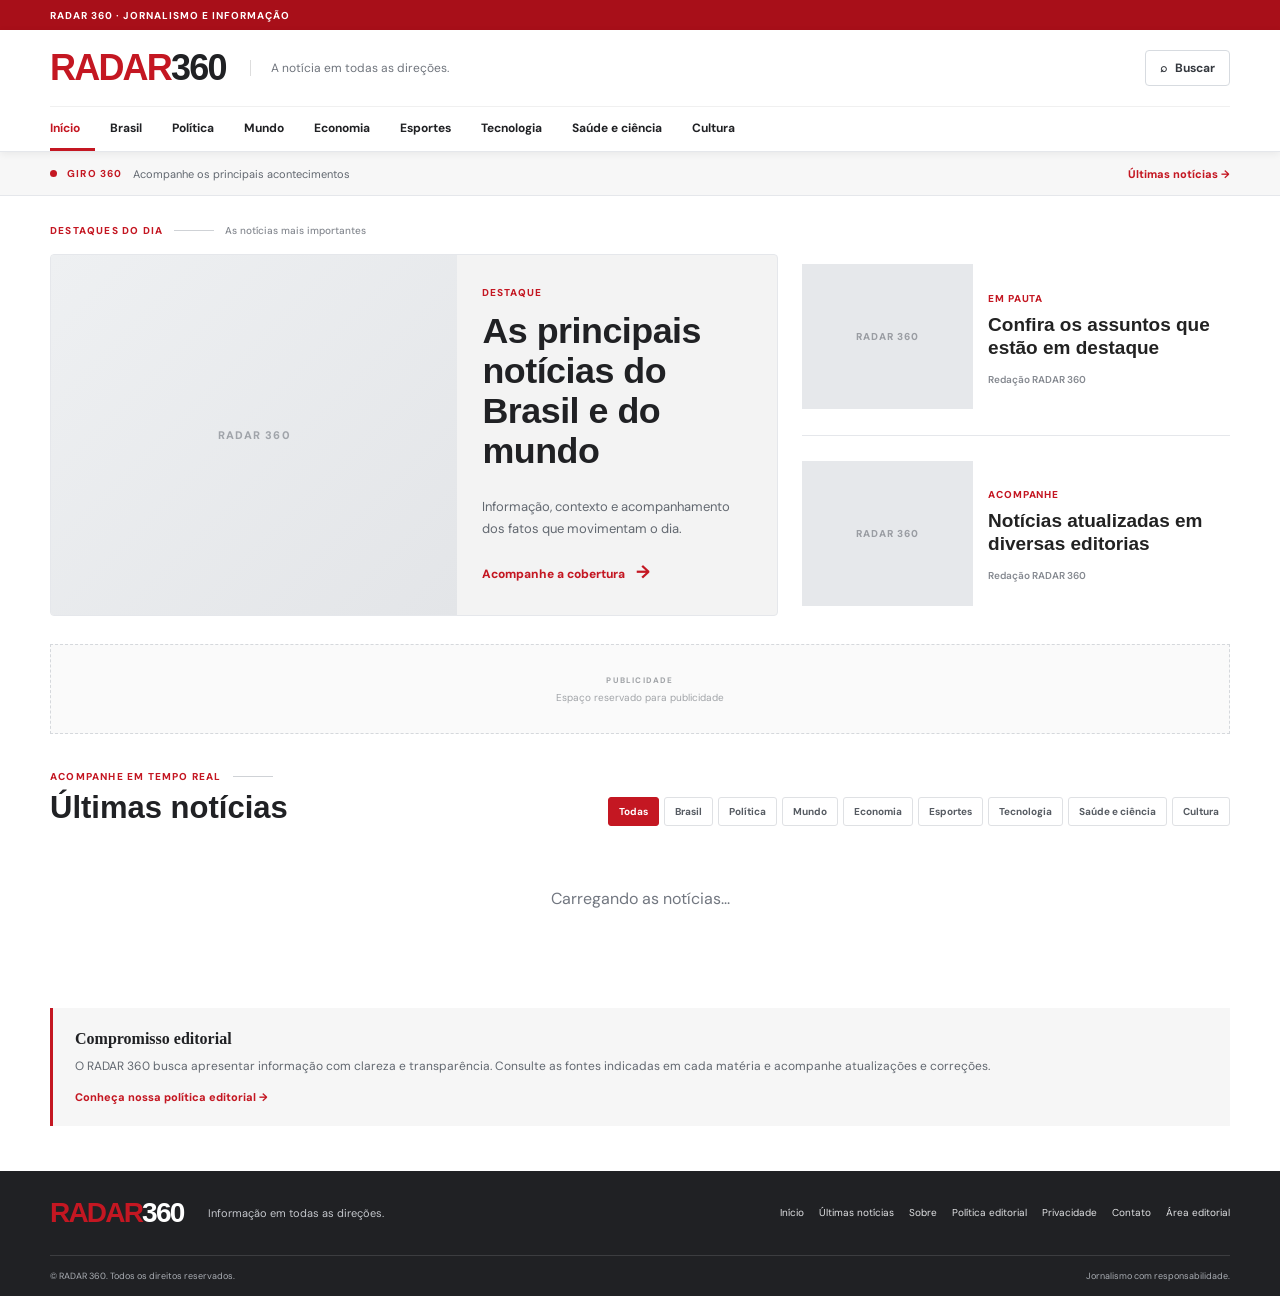
==== commit 9747f647: "Atualiza versão do script para evitar cache antigo" ====
--- a/public/index.html
+++ b/public/index.html
@@ -47,5 +47,5 @@
  <section class="wrap editorial-note"><strong>Compromisso editorial</strong><p>O RADAR 360 busca apresentar informação com clareza e transparência. Consulte as fontes indicadas em cada matéria e acompanhe atualizações e correções.</p><a href="politica-editorial.html">Conheça nossa política editorial →</a></section>
 </main>
 <footer class="footer"><div class="wrap footer-main"><a class="brand footer-brand" href="#inicio"><span class="brandword">RADAR<span>360</span></span></a><p>Informação em todas as direções.</p><div class="footer-links"><a href="#inicio">Início</a><a href="#ultimas">Últimas notícias</a><a href="sobre.html">Sobre</a><a href="politica-editorial.html">Política editorial</a><a href="privacidade.html">Privacidade</a><a href="contato.html">Contato</a><a href="/admin">Área editorial</a></div></div><div class="wrap footer-bottom"><span>© <span id="year"></span> RADAR 360. Todos os direitos reservados.</span><span>Jornalismo com responsabilidade.</span></div></footer>
-<script src="app.js"></script>
+<script src="/app.js?v=radarfix2" defer></script>
 </body></html>
--- a/public/styles.css
+++ b/public/styles.css
@@ -1,4 +1,19 @@
-:root{--navy:#0b1424;--navy2:#111f34;--ink:#172235;--muted:#778294;--red:#e5484d;--line:#e8ebf0;--paper:#f5f7fa;--white:#fff}*{box-sizing:border-box}html{scroll-behavior:smooth}body{margin:0;background:#fff;color:var(--ink);font-family:"DM Sans",sans-serif}a{color:inherit;text-decoration:none}.wrap{width:min(1180px,calc(100% - 48px));margin:auto}.topline{background:#07101d;color:#aab4c3;font-size:10px;letter-spacing:.15em;font-weight:700}.topinner{height:34px;display:flex;justify-content:space-between;align-items:center}.header{background:var(--navy);color:white;position:sticky;top:0;z-index:20;box-shadow:0 8px 22px #06101b22}.headinner{height:88px;display:flex;align-items:center;justify-content:space-between;gap:28px}.brand{display:flex;align-items:center;gap:12px;font-family:Manrope,sans-serif;font-size:25px;font-weight:800;letter-spacing:-1.3px;line-height:1}.brand360{color:var(--red)}.brand small{display:block;font:700 8px "DM Sans",sans-serif;letter-spacing:2px;color:#9ba8b9;margin-top:7px}.brandmark{width:34px;height:34px;display:flex;align-items:end;gap:3px;transform:skew(-17deg)}.brandmark i{display:block;width:8px;border-radius:3px 3px 0 0;background:var(--red)}.brandmark i:nth-child(1){height:15px;opacity:.65}.brandmark i:nth-child(2){height:25px;opacity:.82}.brandmark i:nth-child(3){height:34px}.nav{display:flex;align-items:center;gap:23px}.nav a{font-size:12px;font-weight:700;color:#bdc7d5;transition:.2s}.nav a:hover,.nav a.active{color:white}.nav a.active:after{content:"";display:block;height:2px;background:var(--red);margin-top:9px}.search-open,.menu-toggle{background:none;border:0;color:white;font-size:26px;cursor:pointer}.menu-toggle{display:none}.searchbar{display:none;background:#101e32;border-top:1px solid #ffffff18}.searchbar.open{display:block}.searchinner{display:flex;padding:14px 0;gap:12px}.searchinner input{flex:1;background:#fff;border:0;border-radius:5px;padding:13px 15px;font:inherit}.searchinner button{background:transparent;border:1px solid #68778b;color:white;border-radius:5px;padding:0 16px;cursor:pointer}.breaking{background:#f1f3f6;border-bottom:1px solid #e6e9ef}.breakinginner{min-height:43px;display:flex;align-items:center;gap:11px;font-size:11px}.breakinginner strong{color:var(--red);letter-spacing:.12em;font-size:10px}.live-dot{width:7px;height:7px;background:var(--red);border-radius:50%;box-shadow:0 0 0 4px #e5484d20}.breaking-copy{color:#687487}.breakinginner>a{margin-left:auto;font-weight:700;color:#24334a}.breakinginner>a b{color:var(--red);font-size:15px}.lead-section{padding-top:43px}.section-kicker{display:flex;align-items:center;gap:12px;font-size:10px;font-weight:800;letter-spacing:.16em;color:var(--red)}.kicker-line{width:42px;height:1px;background:#d5dbe4}.muted{color:#8b95a4;font-weight:600;letter-spacing:0}.lead-grid{display:grid;grid-template-columns:1.65fr 1fr;gap:25px;margin-top:20px}.lead-card{background:var(--navy);color:white;border-radius:8px;overflow:hidden;display:grid;grid-template-columns:1.08fr .92fr;min-height:360px}.lead-image{position:relative;min-height:360px}.image-main{background:linear-gradient(0deg,#081323aa,#08132310),url("https://images.unsplash.com/photo-1529107386315-e1a2ed48a620?auto=format&fit=crop&w=1100&q=85") center/cover}.image-label{position:absolute;top:18px;left:18px;background:var(--red);padding:8px 10px;border-radius:3px;font-size:9px;font-weight:800;letter-spacing:.1em}.image-credit{position:absolute;bottom:12px;right:12px;color:#ffffffa8;font-size:8px;letter-spacing:.1em;text-shadow:0 1px 5px #000}.lead-content{padding:34px 28px;display:flex;flex-direction:column;align-items:flex-start;justify-content:center}.category{font-size:9px;letter-spacing:.16em;font-weight:800;color:var(--red)}h1,h2,h3,p{margin-top:0}.lead-content h1{font:800 clamp(25px,2.5vw,35px)/1.14 Manrope,sans-serif;letter-spacing:-1.3px;margin:14px 0}.lead-content p{font-size:12px;line-height:1.75;color:#b6c0cf}.read-link{margin-top:8px;font-size:11px;font-weight:800}.read-link span{color:var(--red);font-size:18px;margin-left:9px}.side-leads{display:grid;gap:17px}.side-card{display:grid;grid-template-columns:42% 1fr;gap:17px;align-items:center;border-bottom:1px solid var(--line);padding-bottom:17px}.side-card:last-child{border:0;padding-bottom:0}.side-image{height:160px;border-radius:6px;position:relative;background-size:cover;background-position:center}.image-tech{background-image:url("https://images.unsplash.com/photo-1518770660439-4636190af475?auto=format&fit=crop&w=700&q=80")}.image-economy{background-image:url("https://images.unsplash.com/photo-1611974789855-9c2a0a7236a3?auto=format&fit=crop&w=700&q=80")}.side-card h2{font:800 17px/1.28 Manrope,sans-serif;letter-spacing:-.5px;margin:8px 0}.meta{font-size:9px;color:#9099a7;font-weight:600}.meta b{color:var(--red);padding:0 4px}.ad-wrap{padding:32px 0}.ad-slot{height:100px;border:1px dashed #d6dce5;background:#fafbfd;border-radius:5px;display:flex;align-items:center;justify-content:center;flex-direction:column;gap:7px;color:#a2aab6}.ad-slot span{font-size:8px;letter-spacing:.18em;font-weight:800}.ad-slot small{font-size:11px}.news-section{padding:10px 0 70px}.section-heading{display:flex;align-items:end;justify-content:space-between;gap:20px;margin-bottom:23px}.section-heading h2{font:800 31px Manrope,sans-serif;letter-spacing:-1.2px;margin:8px 0 0}.filters{display:flex;flex-wrap:wrap;gap:6px}.filter{border:1px solid #e2e6ec;background:#fff;color:#687487;border-radius:30px;padding:8px 12px;font:700 10px "DM Sans",sans-serif;cursor:pointer}.filter.active,.filter:hover{background:var(--navy);color:white;border-color:var(--navy)}.news-grid{display:grid;grid-template-columns:repeat(3,1fr);gap:25px 21px}.news-card{border:1px solid var(--line);border-radius:7px;overflow:hidden;transition:transform .2s,box-shadow .2s}.news-card:hover{transform:translateY(-3px);box-shadow:0 12px 28px #10203912}.news-image{height:180px;position:relative;background-size:cover;background-position:center}.image-city{background-image:url("https://images.unsplash.com/photo-1486406146926-c627a92ad1ab?auto=format&fit=crop&w=700&q=80")}.image-world{background-image:url("https://images.unsplash.com/photo-1451187580459-43490279c0fa?auto=format&fit=crop&w=700&q=80")}.image-market{background-image:url("https://images.unsplash.com/photo-1611974789855-9c2a0a7236a3?auto=format&fit=crop&w=700&q=80")}.image-sport{background-image:url("https://images.unsplash.com/photo-1460205272108-d4b9f4e9b7c5?auto=format&fit=crop&w=700&q=80")}.image-digital{background-image:url("https://images.unsplash.com/photo-1518770660439-4636190af475?auto=format&fit=crop&w=700&q=80")}.image-culture{background-image:url("https://images.unsplash.com/photo-1492684223066-81342ee5ff30?auto=format&fit=crop&w=700&q=80")}.news-body{padding:19px}.news-body h3{font:800 18px/1.3 Manrope,sans-serif;letter-spacing:-.5px;margin:9px 0}.news-body p{font-size:11px;line-height:1.7;color:#7d8796;margin-bottom:15px}.empty-state{padding:35px;text-align:center;color:#7d8796}.newsletter{background:var(--navy);color:white;padding:43px 0}.newsletter-inner{display:flex;align-items:center;justify-content:space-between}.newsletter h2{font:800 27px Manrope,sans-serif;margin:9px 0}.newsletter p{color:#aeb9c8;font-size:12px;margin:0}.newsletter-link{border:1px solid #56647a;padding:13px 17px;border-radius:4px;font-size:11px;font-weight:700}.newsletter-link span{color:var(--red);font-size:16px;margin-left:12px}.footer{background:#070e19;color:white}.footer-main{padding:36px 0 28px;display:flex;align-items:center;gap:35px;border-bottom:1px solid #ffffff17}.footer-brand{font-size:22px}.footer-main p{color:#8d9aad;font-size:11px;margin:0}.footer-links{margin-left:auto;display:flex;gap:19px}.footer-links a{font-size:10px;color:#b5bfcd}.footer-bottom{display:flex;justify-content:space-between;padding:16px 0;color:#718096;font-size:9px}.page-shell{min-height:65vh;padding:60px 0}.page-shell h1{font:800 38px Manrope}.page-shell p{max-width:760px;line-height:1.8;color:#657184}.admin-box{max-width:650px;padding:28px;border:1px solid var(--line);border-radius:8px;background:#fff}.admin-box label{display:block;font-size:12px;font-weight:700;margin:16px 0 7px}.admin-box input{width:100%;padding:13px;border:1px solid #dce1e8;border-radius:4px;font:inherit}.admin-box button{margin-top:18px;padding:13px 20px;background:var(--navy);color:#fff;border:0;border-radius:4px;font-weight:700}.notice{font-size:12px;color:#788395;margin-top:15px}@media(max-width:1000px){.nav{gap:13px}.nav a{font-size:10px}.lead-grid{grid-template-columns:1fr}.side-leads{grid-template-columns:1fr 1fr}.side-card{grid-template-columns:38% 1fr}.section-heading{align-items:flex-start;flex-direction:column}}@media(max-width:720px){.wrap{width:min(100% - 32px,560px)}.headinner{height:72px;gap:12px}.brand{font-size:22px}.menu-toggle{display:block;margin-left:auto}.search-open{font-size:25px}.nav{display:none;position:absolute;left:0;right:0;top:72px;background:#0b1424;padding:12px 22px 22px;flex-direction:column;align-items:stretch;gap:0;box-shadow:0 12px 20px #0003}.nav.open{display:flex}.nav a{font-size:13px;padding:12px 0;border-bottom:1px solid #ffffff13}.nav a.active:after{display:none}.breakinginner{flex-wrap:wrap;padding:10px 0}.breaking-copy{font-size:10px}.breakinginner>a{font-size:10px}.lead-section{padding-top:30px}.lead-card{grid-template-columns:1fr}.lead-image{min-height:210px}.lead-content{padding:24px}.lead-content h1{font-size:28px}.side-leads{grid-template-columns:1fr}.side-card{grid-template-columns:38% 1fr}.side-image{height:125px}.side-card h2{font-size:15px}.ad-slot{height:78px}.news-section{padding-bottom:45px}.section-heading h2{font-size:27px}.filters{overflow-x:auto;flex-wrap:nowrap;width:100%;padding-bottom:5px}.filter{white-space:nowrap}.news-grid{grid-template-columns:1fr 1fr;gap:13px}.news-image{height:125px}.news-body{padding:13px}.news-body h3{font-size:14px}.news-body p{font-size:10px}.meta{font-size:8px}.newsletter-inner{align-items:flex-start;gap:22px;flex-direction:column}.newsletter h2{font-size:24px}.footer-main{align-items:flex-start;flex-direction:column;gap:16px}.footer-links{margin:0;flex-wrap:wrap}.footer-bottom{gap:8px;flex-direction:column}}@media(max-width:420px){.news-grid{grid-template-columns:1fr}.news-image{height:170px}.side-card{grid-template-columns:36% 1fr}.side-image{height:112px}.side-card h2{font-size:14px}.brand small{font-size:7px}}
-.news-card>a{display:block;height:100%}.news-image[src],img.news-image{display:block;width:100%;height:180px;object-fit:cover;background:#e9edf2}@media(max-width:720px){img.news-image{height:125px}}@media(max-width:420px){img.news-image{height:170px}}
-
-.lead-image>img{display:block;width:100%;height:100%;min-height:360px;object-fit:cover}.lead-no-image{min-height:180px;height:100%;display:flex;align-items:center;justify-content:center;background:#e9edf2;color:#778294;font-size:11px;font-weight:800;letter-spacing:.1em}.lead-image .lead-no-image{min-height:360px}.side-image-link{display:block}.side-card .side-image{display:block;width:100%;object-fit:cover}.side-card .side-image.lead-no-image{min-height:125px;height:125px}@media(max-width:720px){.lead-image>img{min-height:210px}.lead-image .lead-no-image{min-height:210px}}
+:root{--red:#c41722;--red-dark:#a90e19;--ink:#202124;--muted:#6b7280;--line:#e5e7eb;--paper:#f5f6f7;--navy:#17191d;--white:#fff}
+*{box-sizing:border-box}html{scroll-behavior:smooth}body{margin:0;background:#fff;color:var(--ink);font-family:"DM Sans",Arial,sans-serif}a{color:inherit;text-decoration:none}.wrap{width:min(1180px,calc(100% - 44px));margin:auto}
+.topline{background:#a80f19;color:#fff;font-size:10px;font-weight:700;letter-spacing:.1em}.topinner{height:30px;display:flex;align-items:center;justify-content:space-between}
+.header{position:sticky;top:0;z-index:30;background:#fff;color:#202124;box-shadow:0 2px 8px #00000010;border-bottom:1px solid var(--line)}
+.headinner{height:76px;display:flex;align-items:center;gap:24px}.brand{display:flex;align-items:center}.brandword{font:800 36px/1 "Roboto Condensed",sans-serif;letter-spacing:-1.8px;color:var(--red)}.brandword span{color:#202124}.header-tagline{font-size:12px;color:#70757d;border-left:1px solid #ddd;padding-left:20px}.search-open{margin-left:auto;border:1px solid #d7dbe0;border-radius:4px;background:#fff;color:#34383e;padding:9px 14px;font:700 12px "DM Sans";cursor:pointer}.search-open span{margin-left:5px}.menu-toggle{display:none;border:0;background:none;font-size:24px;color:#24272b}
+.nav{height:45px;display:flex;align-items:center;gap:0;border-top:1px solid #f0f0f0;overflow-x:auto}.nav a{height:100%;display:flex;align-items:center;padding:0 15px;font-size:12px;font-weight:700;white-space:nowrap;border-bottom:3px solid transparent}.nav a:first-child{padding-left:0}.nav a:hover,.nav a.active{color:var(--red);border-color:var(--red)}
+.searchbar{display:none;background:#f6f6f6;border-top:1px solid var(--line)}.searchbar.open{display:block}.searchinner{display:flex;padding:12px 0;gap:10px}.searchinner input{flex:1;padding:12px;border:1px solid #d8dce1;border-radius:4px;font:inherit}.searchinner button{border:0;background:var(--red);color:#fff;padding:0 17px;border-radius:4px;font-weight:700}
+.breaking{background:#f7f7f7;border-bottom:1px solid var(--line)}.breakinginner{min-height:43px;display:flex;align-items:center;gap:10px;font-size:11px}.breakinginner strong{color:var(--red);font-size:10px;letter-spacing:.12em}.live-dot{width:7px;height:7px;background:var(--red);border-radius:50%}.breaking-copy{color:#626870}.breakinginner>a{margin-left:auto;color:var(--red);font-weight:800}
+.lead-section{padding-top:28px}.section-kicker{display:flex;align-items:center;gap:11px;color:var(--red);font-size:10px;font-weight:800;letter-spacing:.12em}.kicker-line{width:40px;height:1px;background:#cfd2d6}.muted{color:#858990;font-weight:500;letter-spacing:0}
+.lead-grid{display:grid;grid-template-columns:minmax(0,1.7fr) minmax(300px,1fr);gap:24px;margin-top:17px}.lead-card{display:grid;grid-template-columns:1.12fr .88fr;min-height:360px;background:#f3f3f3;border:1px solid var(--line);border-radius:4px;overflow:hidden}.lead-image{position:relative;min-height:360px;background:#e8eaed}.lead-image>img{width:100%;height:100%;min-height:360px;object-fit:cover;display:block}.lead-content{padding:28px 25px;display:flex;flex-direction:column;justify-content:center;align-items:flex-start}.category{font-size:10px;font-weight:800;letter-spacing:.09em;color:var(--red)}.lead-content h1{font:800 clamp(25px,2.8vw,36px)/1.12 "Roboto Condensed",sans-serif;letter-spacing:-.5px;margin:12px 0}.lead-content p{font-size:13px;line-height:1.65;color:#626870}.read-link{margin-top:8px;color:var(--red);font-size:12px;font-weight:800}.read-link span{font-size:18px;margin-left:8px}.lead-no-image{display:flex;align-items:center;justify-content:center;color:#a0a4aa;font-size:11px;font-weight:800;letter-spacing:.1em;background:linear-gradient(135deg,#eef0f2,#e3e5e8)}
+.side-leads{display:grid;gap:0}.side-card{display:grid;grid-template-columns:40% 1fr;gap:15px;align-items:center;padding:0 0 15px;margin-bottom:15px;border-bottom:1px solid var(--line)}.side-card:last-child{margin:0;padding:0;border:0}.side-image{height:145px;background:#e6e8eb;display:flex;align-items:center;justify-content:center;color:#9a9da3;font-size:10px;font-weight:800}.side-card h2{font:700 19px/1.2 "Roboto Condensed",sans-serif;margin:7px 0;color:#222}.meta{font-size:10px;color:#858990;font-weight:600}
+.ad-wrap{padding:28px 0}.ad-slot{height:90px;border:1px dashed #d5d8dc;background:#fafafa;display:flex;align-items:center;justify-content:center;flex-direction:column;gap:6px;color:#a1a4a8}.ad-slot span{font-size:8px;font-weight:800;letter-spacing:.15em}.ad-slot small{font-size:10px}
+.news-section{padding:8px 0 55px}.section-heading{display:flex;align-items:end;justify-content:space-between;gap:20px;margin-bottom:18px}.section-heading h2{font:800 31px "Roboto Condensed",sans-serif;margin:7px 0 0}.filters{display:flex;gap:5px;flex-wrap:wrap}.filter{border:1px solid #dfe1e4;background:#fff;color:#565b62;border-radius:3px;padding:7px 10px;font:700 10px "DM Sans";cursor:pointer}.filter.active,.filter:hover{background:var(--red);color:#fff;border-color:var(--red)}
+.news-grid{display:grid;grid-template-columns:repeat(3,minmax(0,1fr));gap:22px 18px}.news-card{border:1px solid var(--line);border-radius:3px;overflow:hidden;background:#fff;transition:box-shadow .18s}.news-card:hover{box-shadow:0 5px 18px #00000012}.news-card>a{display:block;height:100%}.news-image{width:100%;height:190px;object-fit:cover;display:block;background:#e8eaed}.news-body{padding:15px 16px 17px}.news-body h3{font:700 20px/1.18 "Roboto Condensed",sans-serif;margin:7px 0;color:#24262a}.news-body p{font-size:12px;line-height:1.6;color:#666d75;margin:0 0 13px}.empty-state{padding:28px;text-align:center;color:#727780;grid-column:1/-1}
+.editorial-note{padding:20px 22px;margin-bottom:45px;background:#f6f6f6;border-left:3px solid var(--red)}.editorial-note strong{font:800 16px "Roboto Condensed"}.editorial-note p{font-size:12px;line-height:1.65;color:#626870;margin:8px 0}.editorial-note a{font-size:11px;font-weight:800;color:var(--red)}
+.footer{background:#202124;color:#fff}.footer-main{padding:28px 0;display:flex;align-items:center;gap:25px;border-bottom:1px solid #ffffff20}.footer-brand .brandword{font-size:28px}.footer-brand .brandword span{color:#fff}.footer-main p{margin:0;color:#c4c7cc;font-size:11px}.footer-links{margin-left:auto;display:flex;flex-wrap:wrap;gap:15px}.footer-links a{font-size:10px;color:#e1e2e4}.footer-bottom{padding:14px 0;display:flex;justify-content:space-between;color:#a9adb3;font-size:9px}
+@media(max-width:900px){.lead-grid{grid-template-columns:1fr}.side-leads{grid-template-columns:1fr 1fr;gap:15px}.side-card{grid-template-columns:38% 1fr;border-bottom:0;margin:0;padding:0}.section-heading{align-items:flex-start;flex-direction:column}.filters{width:100%}.lead-card{min-height:320px}.lead-image,.lead-image>img{min-height:320px}}
+@media(max-width:680px){.wrap{width:calc(100% - 30px)}.topinner{font-size:8px}.headinner{height:65px;gap:12px}.brandword{font-size:32px}.header-tagline{display:none}.menu-toggle{display:block}.search-open{padding:8px 10px}.nav{display:none;height:auto;position:absolute;top:65px;left:0;right:0;width:100%;padding:8px 15px 14px;background:#fff;box-shadow:0 8px 16px #0002;flex-direction:column;align-items:stretch;overflow:visible}.nav.open{display:flex}.nav a{height:auto;padding:12px 4px;border-bottom:1px solid #eee;border-left:3px solid transparent}.nav a:first-child{padding-left:4px}.nav a.active{border-bottom:1px solid #eee;border-left-color:var(--red)}.breakinginner{flex-wrap:wrap;padding:10px 0}.breaking-copy{font-size:10px}.lead-section{padding-top:22px}.lead-card{grid-template-columns:1fr}.lead-image,.lead-image>img{min-height:215px;height:215px}.lead-content{padding:19px}.lead-content h1{font-size:28px}.side-leads{grid-template-columns:1fr;gap:13px}.side-card{grid-template-columns:34% 1fr;padding-bottom:13px;margin-bottom:13px;border-bottom:1px solid var(--line)}.side-image{height:105px}.side-card h2{font-size:17px}.ad-wrap{padding:22px 0}.ad-slot{height:70px}.section-heading h2{font-size:28px}.filters{overflow-x:auto;flex-wrap:nowrap;padding-bottom:5px}.filter{white-space:nowrap}.news-grid{grid-template-columns:1fr 1fr;gap:12px}.news-image{height:125px}.news-body{padding:11px}.news-body h3{font-size:16px}.news-body p{font-size:10px}.meta{font-size:8px}.footer-main{align-items:flex-start;flex-direction:column;gap:13px}.footer-links{margin:0;gap:12px}.footer-bottom{gap:8px;flex-direction:column}}
+@media(max-width:390px){.news-grid{grid-template-columns:1fr}.news-image{height:175px}.breakinginner>a{font-size:10px}}
